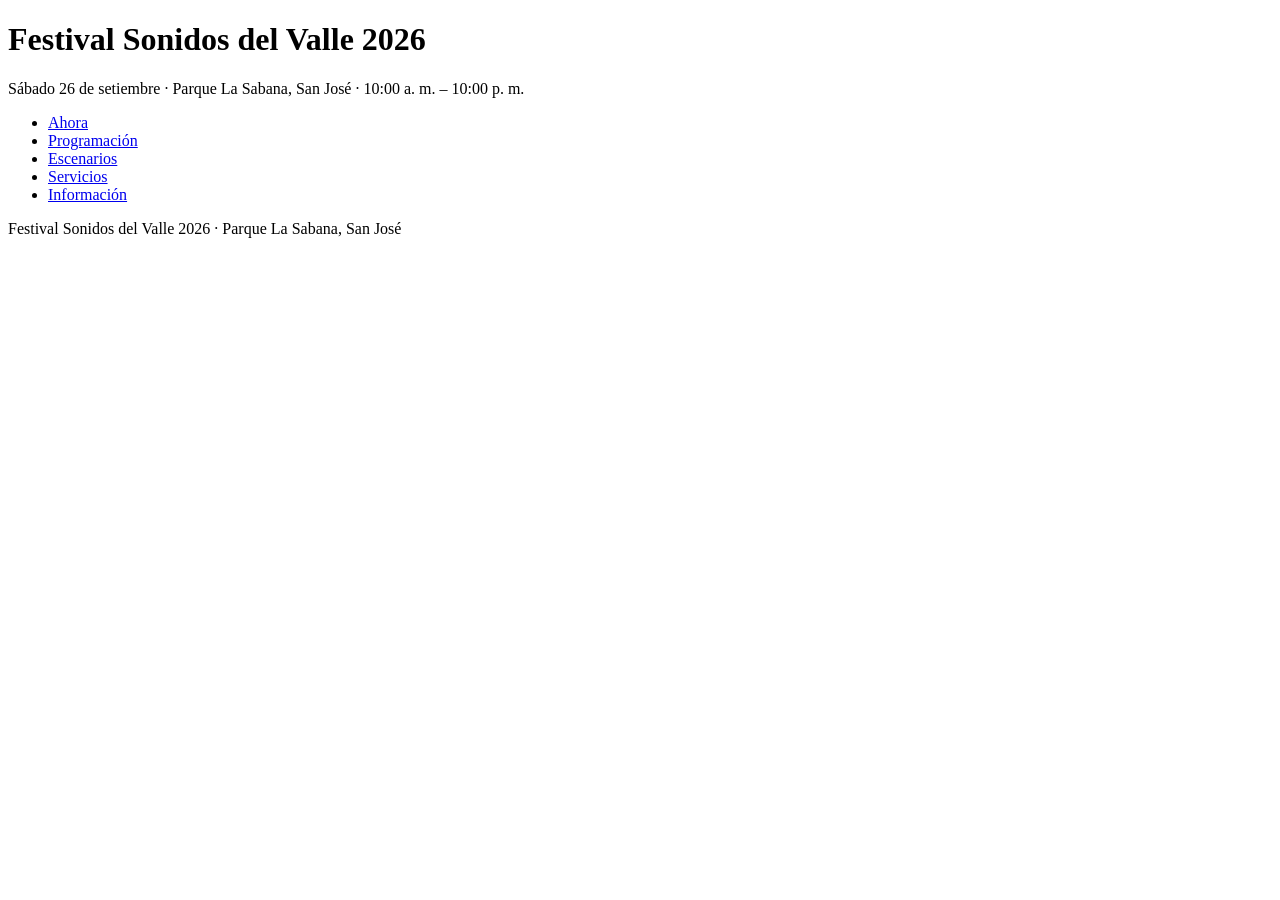
==== caso2/index.html @ b9cdd65c "Caso 2: esqueleto HTML semántico del panel del festival" ====
<!DOCTYPE html>
<html lang="es">
<head>
  <meta charset="UTF-8">
  <meta name="viewport" content="width=device-width, initial-scale=1.0">
  <title>Festival Sonidos del Valle 2026 — Panel de información</title>
  <link rel="stylesheet" href="css/estilos.css">
</head>
<body>

  <header class="cabecera">
    <h1>Festival Sonidos del Valle 2026</h1>
    <p class="cabecera__meta">Sábado 26 de setiembre · Parque La Sabana, San José · 10:00 a. m. – 10:00 p. m.</p>
  </header>

  <nav class="nav-principal" aria-label="Navegación principal">
    <ul class="nav-principal__lista">
      <li><a href="#ahora">Ahora</a></li>
      <li><a href="#programacion">Programación</a></li>
      <li><a href="#escenarios">Escenarios</a></li>
      <li><a href="#servicios">Servicios</a></li>
      <li><a href="#informacion">Información</a></li>
    </ul>
  </nav>

  <main class="panel">

  </main>

  <footer class="pie">
    <p>Festival Sonidos del Valle 2026 · Parque La Sabana, San José</p>
  </footer>

</body>
</html>
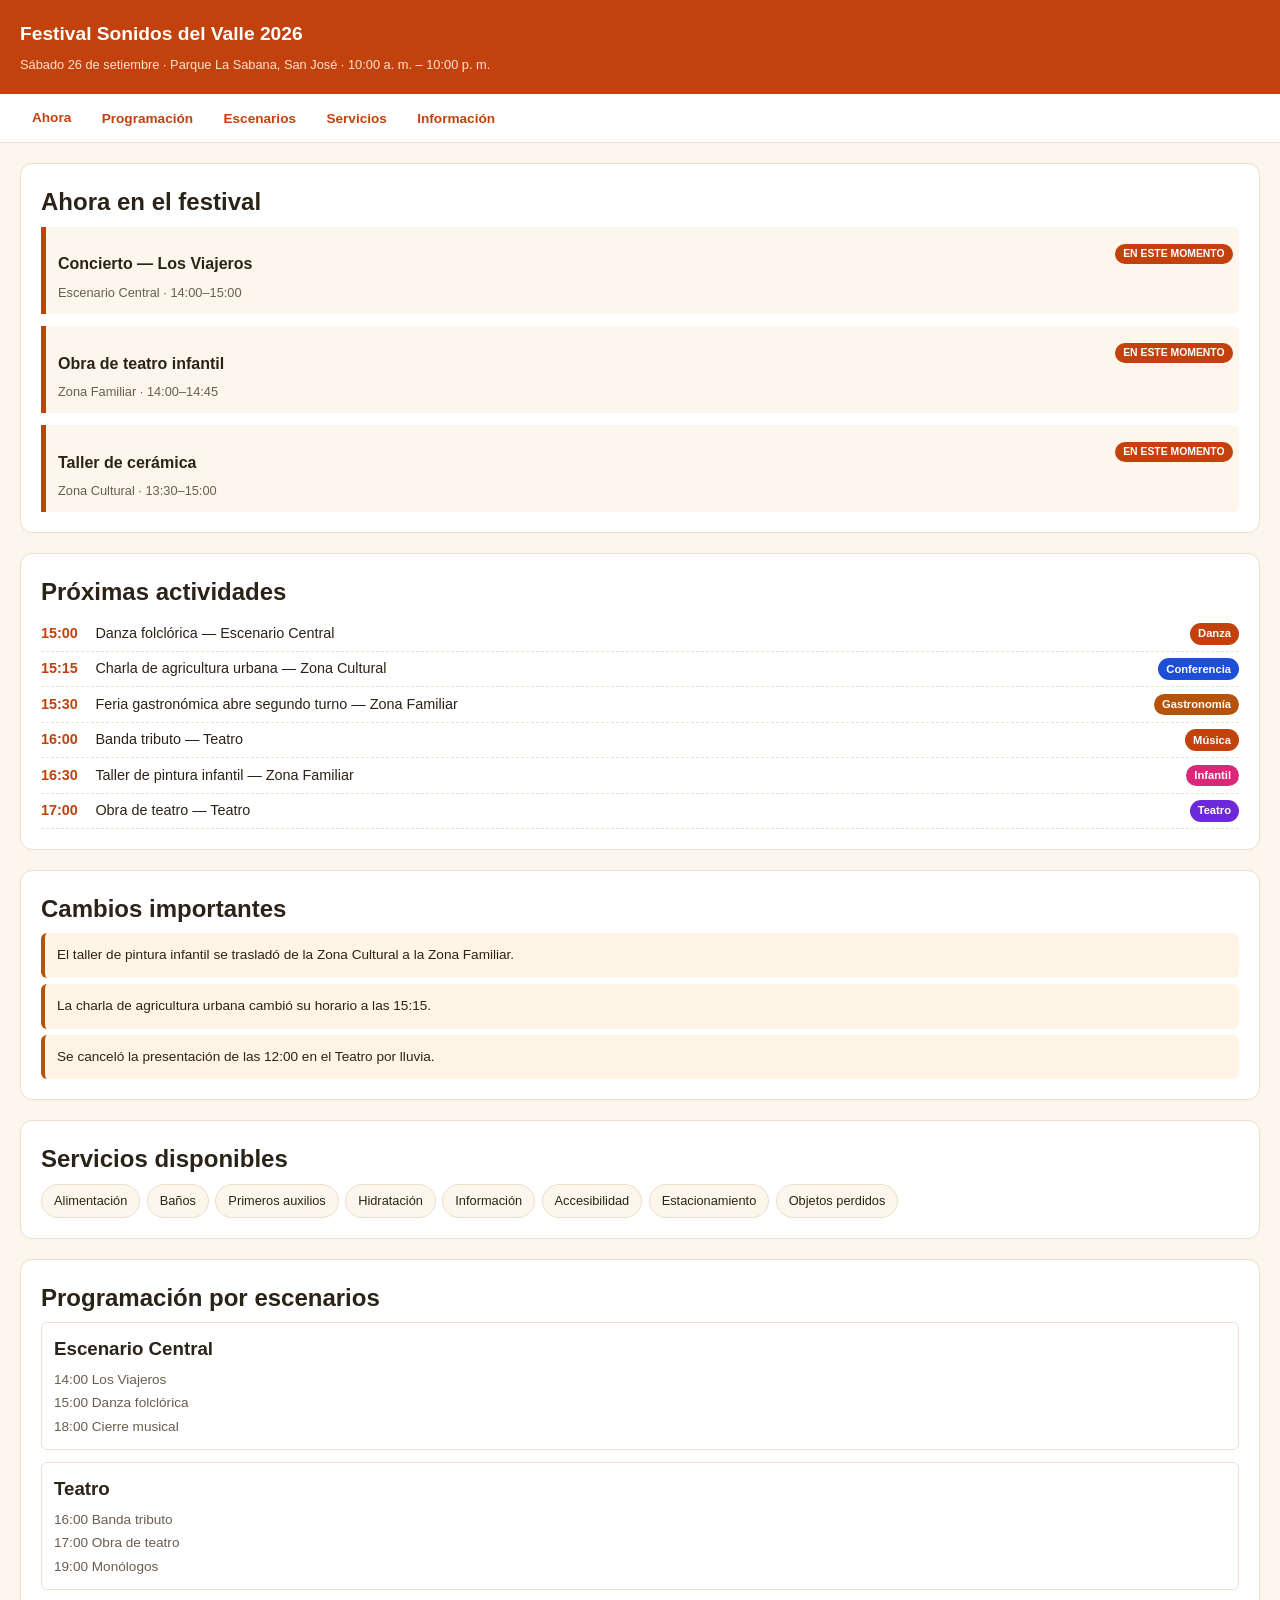
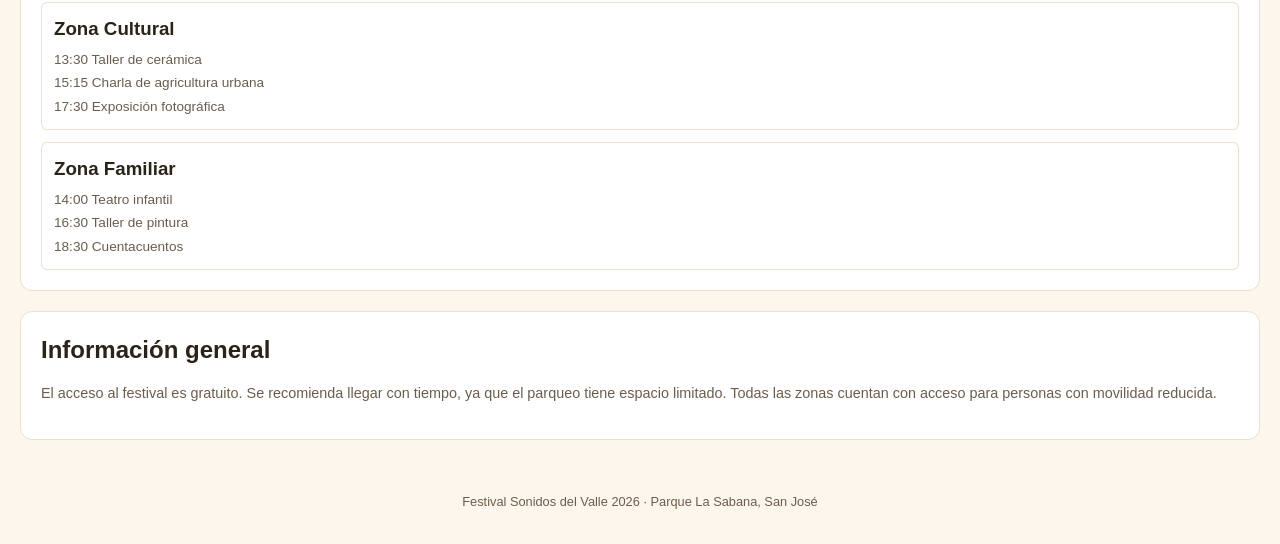
==== commit 563f3ae1: "Caso 2: sección de información general" ====
--- a/caso2/index.html
+++ b/caso2/index.html
@@ -25,6 +25,114 @@
 
   <main class="panel">
 
+    <section id="ahora" class="tarjeta ahora" aria-labelledby="ahora-titulo">
+      <h2 id="ahora-titulo">Ahora en el festival</h2>
+      <div class="ahora__lista">
+
+        <article class="actividad-ahora">
+          <p class="actividad-ahora__etiqueta">En este momento</p>
+          <h3>Concierto — Los Viajeros</h3>
+          <p class="actividad-ahora__detalle">Escenario Central · 14:00–15:00</p>
+        </article>
+
+        <article class="actividad-ahora">
+          <p class="actividad-ahora__etiqueta">En este momento</p>
+          <h3>Obra de teatro infantil</h3>
+          <p class="actividad-ahora__detalle">Zona Familiar · 14:00–14:45</p>
+        </article>
+
+        <article class="actividad-ahora">
+          <p class="actividad-ahora__etiqueta">En este momento</p>
+          <h3>Taller de cerámica</h3>
+          <p class="actividad-ahora__detalle">Zona Cultural · 13:30–15:00</p>
+        </article>
+
+      </div>
+    </section>
+
+    <section id="programacion" class="tarjeta proximas" aria-labelledby="proximas-titulo">
+      <h2 id="proximas-titulo">Próximas actividades</h2>
+      <ul class="proximas__lista">
+        <li><span class="proximas__hora">15:00</span> Danza folclórica — Escenario Central <span class="categoria categoria--musica">Danza</span></li>
+        <li><span class="proximas__hora">15:15</span> Charla de agricultura urbana — Zona Cultural <span class="categoria categoria--conferencia">Conferencia</span></li>
+        <li><span class="proximas__hora">15:30</span> Feria gastronómica abre segundo turno — Zona Familiar <span class="categoria categoria--gastronomia">Gastronomía</span></li>
+        <li><span class="proximas__hora">16:00</span> Banda tributo — Teatro <span class="categoria categoria--musica">Música</span></li>
+        <li><span class="proximas__hora">16:30</span> Taller de pintura infantil — Zona Familiar <span class="categoria categoria--infantil">Infantil</span></li>
+        <li><span class="proximas__hora">17:00</span> Obra de teatro — Teatro <span class="categoria categoria--teatro">Teatro</span></li>
+      </ul>
+    </section>
+
+    <section id="escenarios" class="tarjeta escenarios" aria-labelledby="escenarios-titulo">
+      <h2 id="escenarios-titulo">Programación por escenarios</h2>
+      <div class="escenarios__lista">
+
+        <article class="escenario">
+          <h3>Escenario Central</h3>
+          <ul>
+            <li>14:00 Los Viajeros</li>
+            <li>15:00 Danza folclórica</li>
+            <li>18:00 Cierre musical</li>
+          </ul>
+        </article>
+
+        <article class="escenario">
+          <h3>Teatro</h3>
+          <ul>
+            <li>16:00 Banda tributo</li>
+            <li>17:00 Obra de teatro</li>
+            <li>19:00 Monólogos</li>
+          </ul>
+        </article>
+
+        <article class="escenario">
+          <h3>Zona Cultural</h3>
+          <ul>
+            <li>13:30 Taller de cerámica</li>
+            <li>15:15 Charla de agricultura urbana</li>
+            <li>17:30 Exposición fotográfica</li>
+          </ul>
+        </article>
+
+        <article class="escenario">
+          <h3>Zona Familiar</h3>
+          <ul>
+            <li>14:00 Teatro infantil</li>
+            <li>16:30 Taller de pintura</li>
+            <li>18:30 Cuentacuentos</li>
+          </ul>
+        </article>
+
+      </div>
+    </section>
+
+    <aside class="tarjeta cambios" aria-labelledby="cambios-titulo">
+      <h2 id="cambios-titulo">Cambios importantes</h2>
+      <ul class="cambios__lista">
+        <li class="cambio">El taller de pintura infantil se trasladó de la Zona Cultural a la Zona Familiar.</li>
+        <li class="cambio">La charla de agricultura urbana cambió su horario a las 15:15.</li>
+        <li class="cambio">Se canceló la presentación de las 12:00 en el Teatro por lluvia.</li>
+      </ul>
+    </aside>
+
+    <section id="servicios" class="tarjeta servicios" aria-labelledby="servicios-titulo">
+      <h2 id="servicios-titulo">Servicios disponibles</h2>
+      <ul class="servicios__lista">
+        <li>Alimentación</li>
+        <li>Baños</li>
+        <li>Primeros auxilios</li>
+        <li>Hidratación</li>
+        <li>Información</li>
+        <li>Accesibilidad</li>
+        <li>Estacionamiento</li>
+        <li>Objetos perdidos</li>
+      </ul>
+    </section>
+
+    <section id="informacion" class="tarjeta informacion" aria-labelledby="informacion-titulo">
+      <h2 id="informacion-titulo">Información general</h2>
+      <p>El acceso al festival es gratuito. Se recomienda llegar con tiempo, ya que el parqueo tiene espacio limitado. Todas las zonas cuentan con acceso para personas con movilidad reducida.</p>
+    </section>
+
   </main>
 
   <footer class="pie">
--- a/caso2/css/estilos.css
+++ b/caso2/css/estilos.css
@@ -0,0 +1,262 @@
+/* =========================================================
+   VARIABLES CSS (:root)
+   ========================================================= */
+:root {
+  --color-fondo: #fdf6ec;
+  --color-superficie: #ffffff;
+  --color-texto: #2c2318;
+  --color-texto-suave: #6b5d4d;
+  --color-principal: #c2410c;
+  --color-acento: #0f766e;
+  --color-borde: #ecdfcb;
+
+  --color-musica: #c2410c;
+  --color-teatro: #6d28d9;
+  --color-danza: #0f766e;
+  --color-gastronomia: #b45309;
+  --color-conferencia: #1d4ed8;
+  --color-infantil: #db2777;
+
+  --espaciado-xs: 0.4rem;
+  --espaciado-sm: 0.75rem;
+  --espaciado-md: 1.25rem;
+  --espaciado-lg: 2rem;
+
+  --radio-sm: 6px;
+  --radio-md: 12px;
+}
+
+/* =========================================================
+   BASE — MOBILE-FIRST (320px–600px es el punto de partida)
+   ========================================================= */
+*, *::before, *::after {
+  box-sizing: border-box;
+}
+
+body {
+  margin: 0;
+  font-family: "Segoe UI", Verdana, sans-serif;
+  background-color: var(--color-fondo);
+  color: var(--color-texto);
+  line-height: 1.5;
+}
+
+h1, h2, h3 {
+  margin: 0 0 var(--espaciado-xs) 0;
+}
+
+ul {
+  margin: 0;
+  padding: 0;
+  list-style: none;
+}
+
+/* ---------- Encabezado ---------- */
+.cabecera {
+  background-color: var(--color-principal);
+  color: #fff;
+  padding: var(--espaciado-md);
+}
+
+.cabecera h1 {
+  font-size: 1.2rem;
+}
+
+.cabecera__meta {
+  margin: 0;
+  font-size: 0.8rem;
+  color: #ffe3d1;
+}
+
+/* ---------- Navegación: Flexbox + sticky en teléfono ---------- */
+.nav-principal {
+  background-color: var(--color-superficie);
+  border-bottom: 1px solid var(--color-borde);
+  position: sticky;
+  top: 0;
+  z-index: 10;
+}
+
+.nav-principal__lista {
+  display: flex;
+  flex-wrap: wrap;
+  gap: var(--espaciado-xs);
+  padding: var(--espaciado-sm) var(--espaciado-md);
+}
+
+.nav-principal__lista a {
+  text-decoration: none;
+  color: var(--color-principal);
+  font-weight: 700;
+  font-size: 0.85rem;
+  padding: var(--espaciado-xs) var(--espaciado-sm);
+  border-radius: var(--radio-sm);
+}
+
+.nav-principal__lista a:hover,
+.nav-principal__lista a:focus {
+  background-color: var(--color-fondo);
+}
+
+/* ---------- Panel: en teléfono, prioridad = Ahora primero ---------- */
+.panel {
+  padding: var(--espaciado-md);
+  display: flex;
+  flex-direction: column;
+  gap: var(--espaciado-md);
+}
+
+.tarjeta {
+  background-color: var(--color-superficie);
+  border: 1px solid var(--color-borde);
+  border-radius: var(--radio-md);
+  padding: var(--espaciado-md);
+}
+
+/* En móvil, "Ahora" va primero visualmente aunque en el HTML
+   ya está primero; en escritorio se reordena con order (Flexbox) */
+.ahora { order: 1; }
+.proximas { order: 2; }
+.cambios { order: 3; }
+.servicios { order: 4; }
+.escenarios { order: 5; }
+.informacion { order: 6; }
+
+/* ---------- Sección Ahora: la más importante en móvil ---------- */
+.ahora__lista {
+  display: flex;
+  flex-direction: column;
+  gap: var(--espaciado-sm);
+}
+
+.actividad-ahora {
+  position: relative;
+  background-color: var(--color-fondo);
+  border-left: 5px solid var(--color-principal);
+  border-radius: 0 var(--radio-sm) var(--radio-sm) 0;
+  padding: var(--espaciado-sm);
+  padding-top: 1.6rem;
+}
+
+.actividad-ahora__etiqueta {
+  position: absolute;
+  top: 0.4rem;
+  right: 0.4rem;
+  background-color: var(--color-principal);
+  color: #fff;
+  font-size: 0.65rem;
+  font-weight: 700;
+  text-transform: uppercase;
+  padding: 0.15rem 0.5rem;
+  border-radius: 999px;
+}
+
+.actividad-ahora h3 {
+  font-size: 1rem;
+}
+
+.actividad-ahora__detalle {
+  margin: 0;
+  font-size: 0.8rem;
+  color: var(--color-texto-suave);
+}
+
+/* ---------- Próximas actividades ---------- */
+.proximas__lista li {
+  display: flex;
+  flex-wrap: wrap;
+  align-items: center;
+  gap: var(--espaciado-xs);
+  font-size: 0.9rem;
+  padding: var(--espaciado-xs) 0;
+  border-bottom: 1px dashed var(--color-borde);
+}
+
+.proximas__hora {
+  font-weight: 700;
+  color: var(--color-principal);
+  min-width: 3rem;
+}
+
+.categoria {
+  margin-left: auto;
+  font-size: 0.7rem;
+  font-weight: 700;
+  color: #fff;
+  padding: 0.15rem 0.5rem;
+  border-radius: 999px;
+}
+
+.categoria--musica { background-color: var(--color-musica); }
+.categoria--teatro { background-color: var(--color-teatro); }
+.categoria--danza { background-color: var(--color-danza); }
+.categoria--gastronomia { background-color: var(--color-gastronomia); }
+.categoria--conferencia { background-color: var(--color-conferencia); }
+.categoria--infantil { background-color: var(--color-infantil); }
+
+/* ---------- Cambios importantes ---------- */
+.cambios__lista {
+  display: flex;
+  flex-direction: column;
+  gap: var(--espaciado-xs);
+}
+
+.cambio {
+  background-color: #fff4e5;
+  border-left: 4px solid var(--color-media, #b45309);
+  padding: var(--espaciado-sm);
+  border-radius: var(--radio-sm);
+  font-size: 0.85rem;
+}
+
+/* ---------- Servicios: Flexbox, envuelve ---------- */
+.servicios__lista {
+  display: flex;
+  flex-wrap: wrap;
+  gap: var(--espaciado-xs);
+}
+
+.servicios__lista li {
+  background-color: var(--color-fondo);
+  border: 1px solid var(--color-borde);
+  padding: var(--espaciado-xs) var(--espaciado-sm);
+  border-radius: 999px;
+  font-size: 0.8rem;
+}
+
+/* ---------- Escenarios: en móvil, columna simple ---------- */
+.escenarios__lista {
+  display: flex;
+  flex-direction: column;
+  gap: var(--espaciado-sm);
+}
+
+.escenario {
+  border: 1px solid var(--color-borde);
+  border-radius: var(--radio-sm);
+  padding: var(--espaciado-sm);
+}
+
+.escenario ul {
+  margin-top: var(--espaciado-xs);
+  font-size: 0.85rem;
+  color: var(--color-texto-suave);
+  display: flex;
+  flex-direction: column;
+  gap: 0.2rem;
+}
+
+/* ---------- Información general ---------- */
+.informacion p {
+  font-size: 0.9rem;
+  color: var(--color-texto-suave);
+}
+
+/* ---------- Pie ---------- */
+.pie {
+  text-align: center;
+  padding: var(--espaciado-md);
+  font-size: 0.8rem;
+  color: var(--color-texto-suave);
+}
+
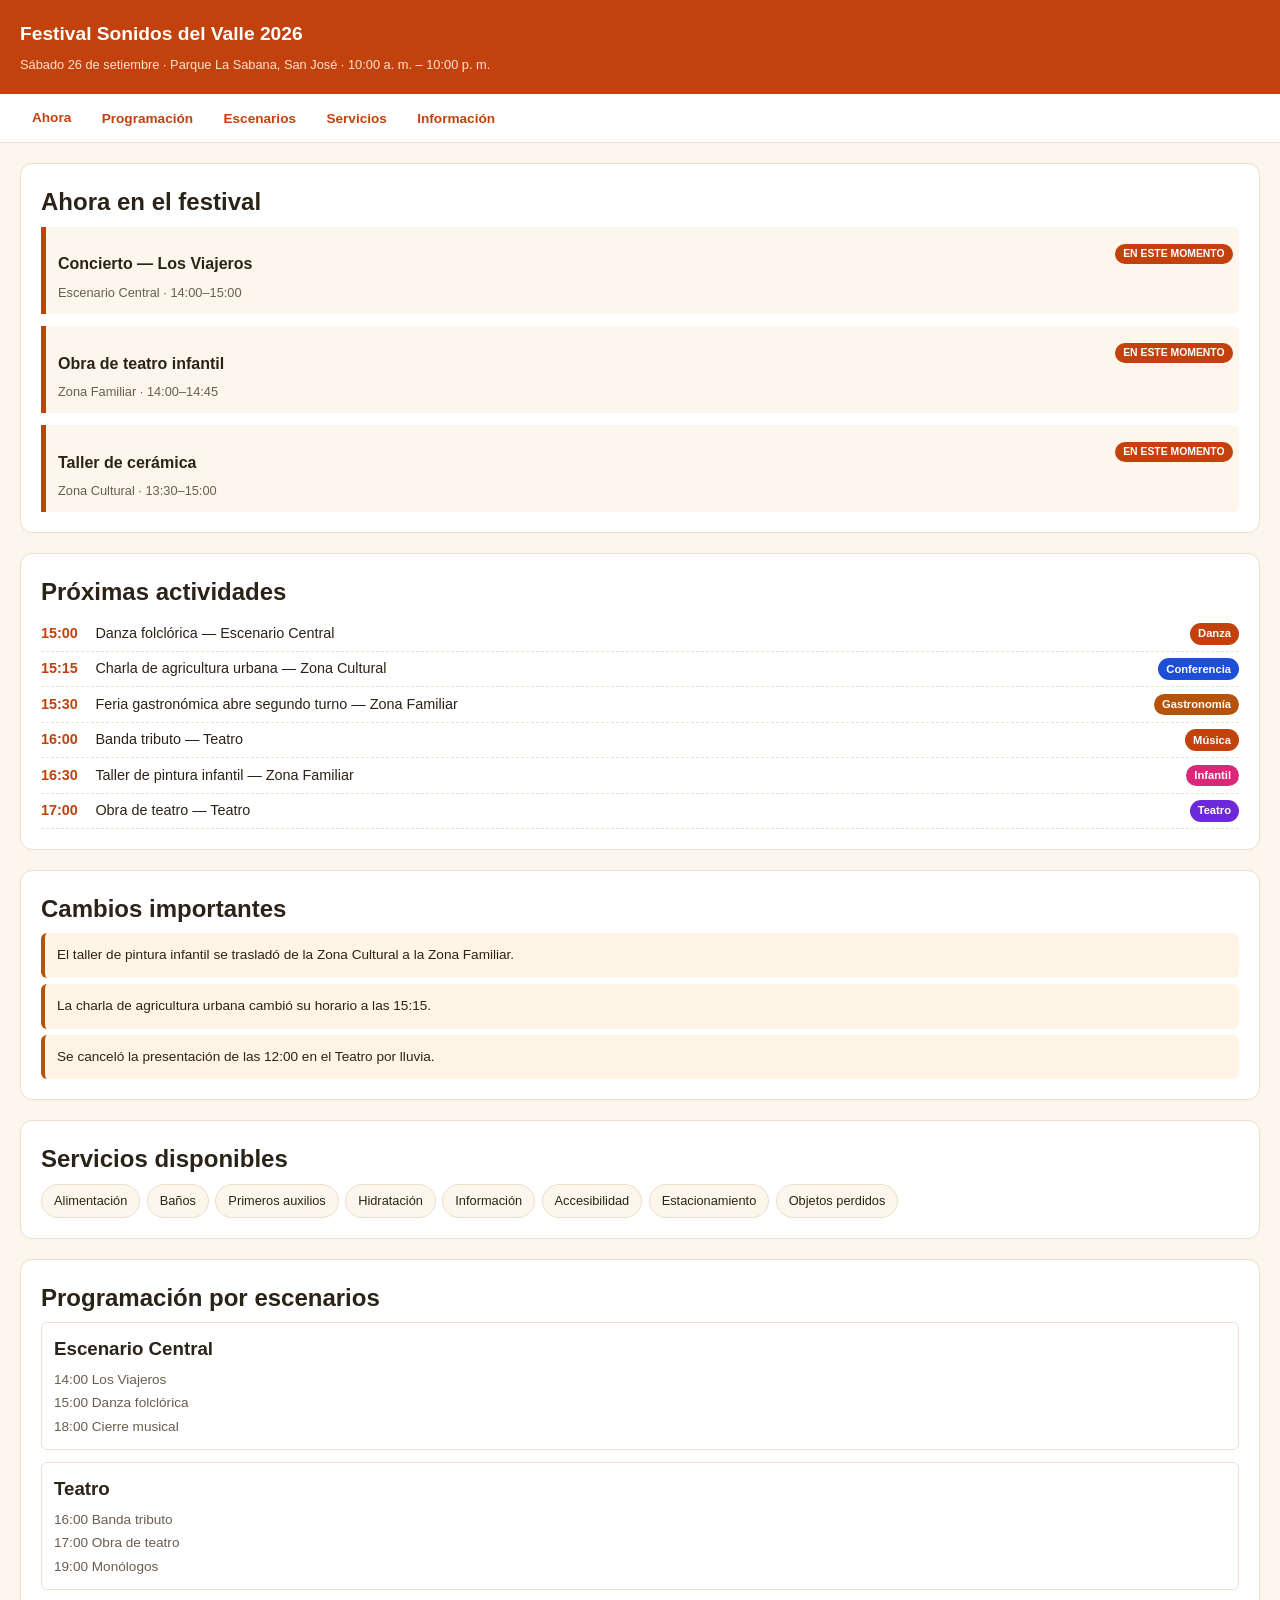
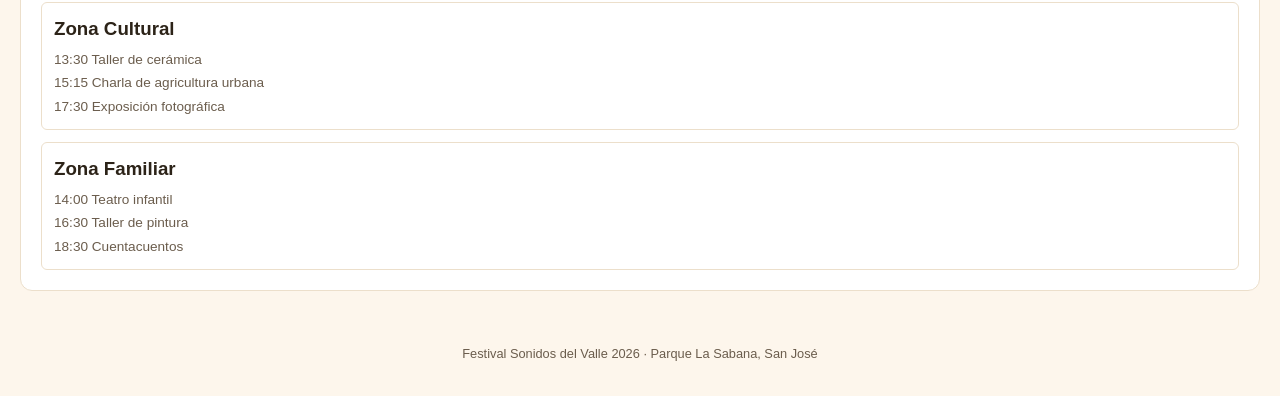
==== commit 73b29bf9: "Caso 2: cambios importantes y servicios con Flexbox" ====
--- a/caso2/index.html
+++ b/caso2/index.html
@@ -128,10 +128,6 @@
       </ul>
     </section>
 
-    <section id="informacion" class="tarjeta informacion" aria-labelledby="informacion-titulo">
-      <h2 id="informacion-titulo">Información general</h2>
-      <p>El acceso al festival es gratuito. Se recomienda llegar con tiempo, ya que el parqueo tiene espacio limitado. Todas las zonas cuentan con acceso para personas con movilidad reducida.</p>
-    </section>
 
   </main>
 
--- a/caso2/css/estilos.css
+++ b/caso2/css/estilos.css
@@ -246,12 +246,6 @@
   gap: 0.2rem;
 }
 
-/* ---------- Información general ---------- */
-.informacion p {
-  font-size: 0.9rem;
-  color: var(--color-texto-suave);
-}
-
 /* ---------- Pie ---------- */
 .pie {
   text-align: center;
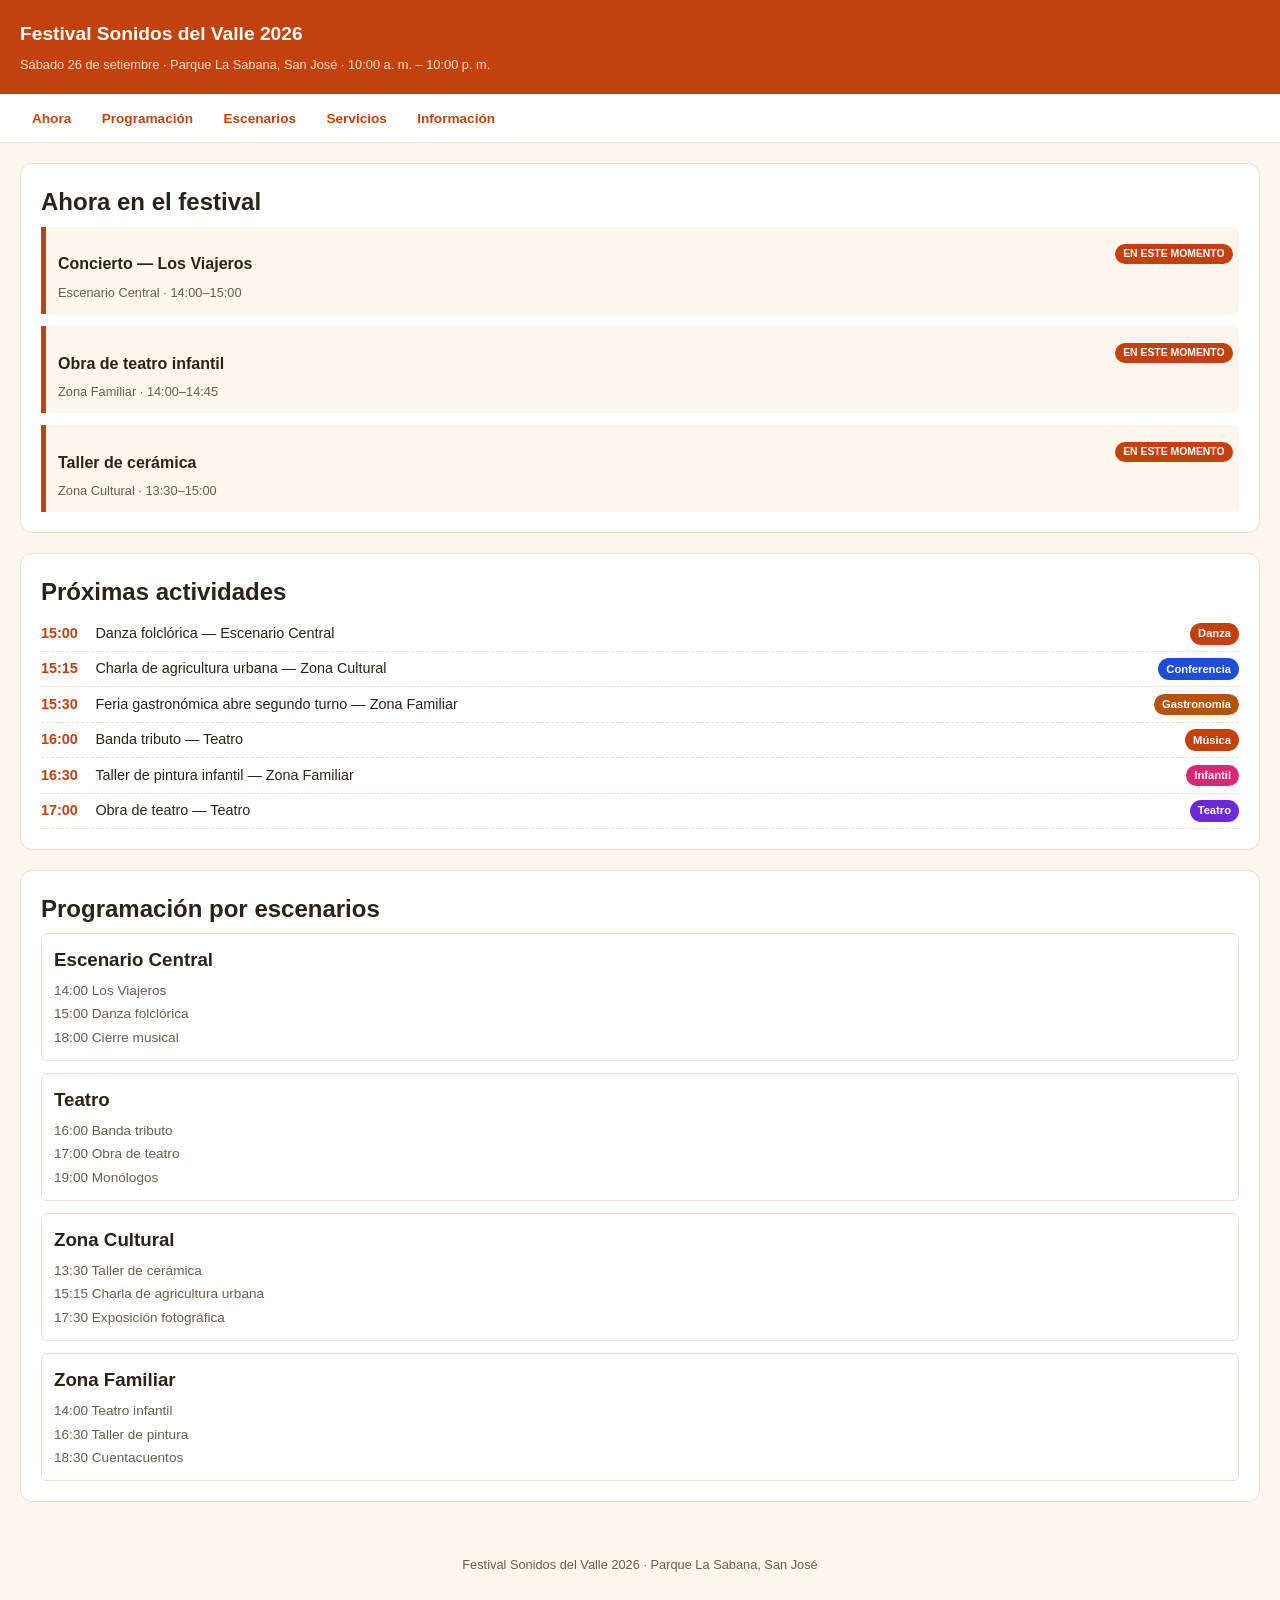
==== commit e758182d: "Caso 2: programación por escenarios" ====
--- a/caso2/index.html
+++ b/caso2/index.html
@@ -105,29 +105,6 @@
       </div>
     </section>
 
-    <aside class="tarjeta cambios" aria-labelledby="cambios-titulo">
-      <h2 id="cambios-titulo">Cambios importantes</h2>
-      <ul class="cambios__lista">
-        <li class="cambio">El taller de pintura infantil se trasladó de la Zona Cultural a la Zona Familiar.</li>
-        <li class="cambio">La charla de agricultura urbana cambió su horario a las 15:15.</li>
-        <li class="cambio">Se canceló la presentación de las 12:00 en el Teatro por lluvia.</li>
-      </ul>
-    </aside>
-
-    <section id="servicios" class="tarjeta servicios" aria-labelledby="servicios-titulo">
-      <h2 id="servicios-titulo">Servicios disponibles</h2>
-      <ul class="servicios__lista">
-        <li>Alimentación</li>
-        <li>Baños</li>
-        <li>Primeros auxilios</li>
-        <li>Hidratación</li>
-        <li>Información</li>
-        <li>Accesibilidad</li>
-        <li>Estacionamiento</li>
-        <li>Objetos perdidos</li>
-      </ul>
-    </section>
-
 
   </main>
 
--- a/caso2/css/estilos.css
+++ b/caso2/css/estilos.css
@@ -194,36 +194,6 @@
 .categoria--conferencia { background-color: var(--color-conferencia); }
 .categoria--infantil { background-color: var(--color-infantil); }
 
-/* ---------- Cambios importantes ---------- */
-.cambios__lista {
-  display: flex;
-  flex-direction: column;
-  gap: var(--espaciado-xs);
-}
-
-.cambio {
-  background-color: #fff4e5;
-  border-left: 4px solid var(--color-media, #b45309);
-  padding: var(--espaciado-sm);
-  border-radius: var(--radio-sm);
-  font-size: 0.85rem;
-}
-
-/* ---------- Servicios: Flexbox, envuelve ---------- */
-.servicios__lista {
-  display: flex;
-  flex-wrap: wrap;
-  gap: var(--espaciado-xs);
-}
-
-.servicios__lista li {
-  background-color: var(--color-fondo);
-  border: 1px solid var(--color-borde);
-  padding: var(--espaciado-xs) var(--espaciado-sm);
-  border-radius: 999px;
-  font-size: 0.8rem;
-}
-
 /* ---------- Escenarios: en móvil, columna simple ---------- */
 .escenarios__lista {
   display: flex;
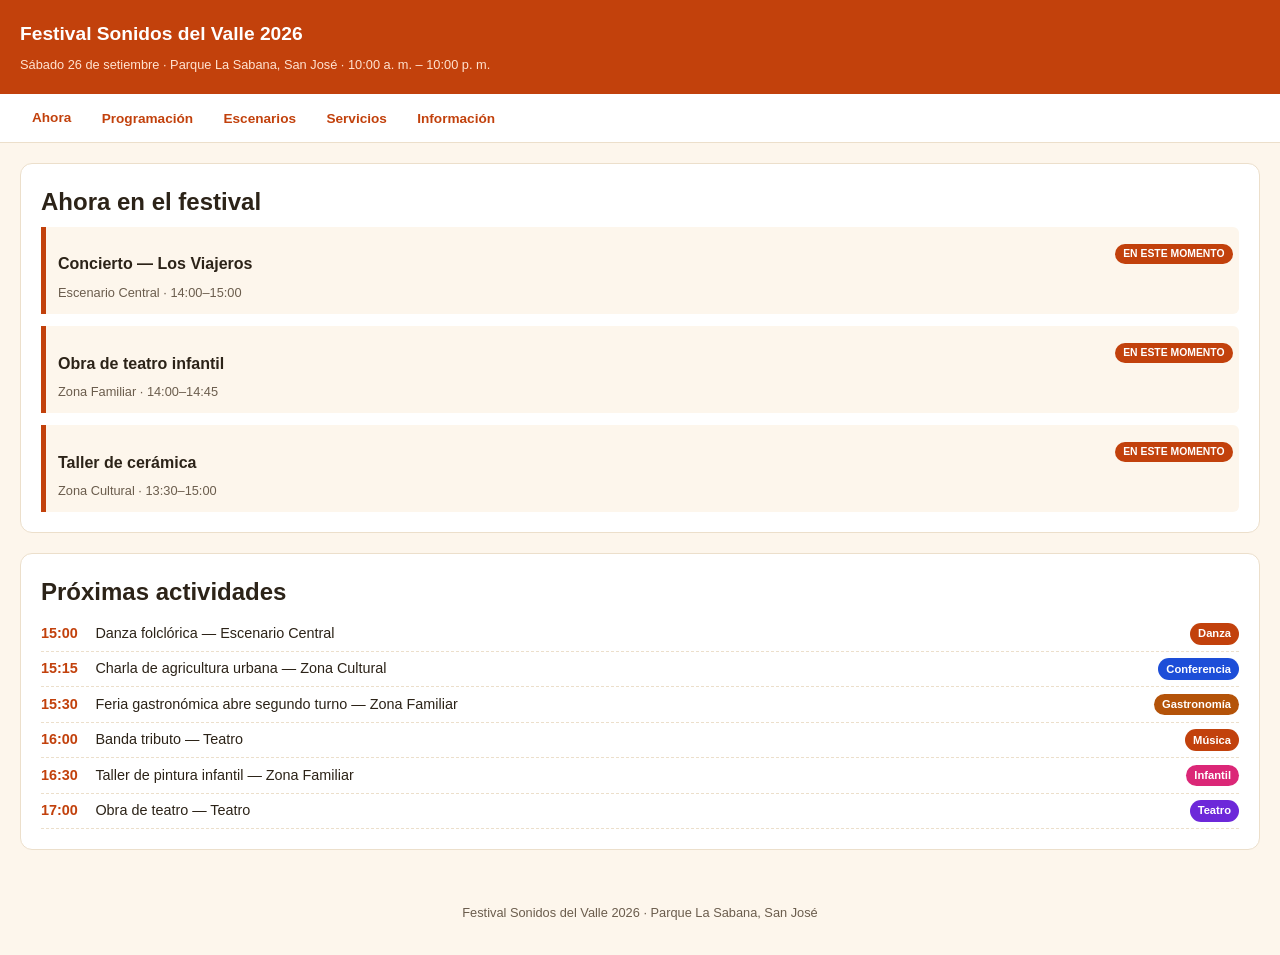
==== commit 6ec0fd1c: "Caso 2: secciones Ahora y próximas actividades" ====
--- a/caso2/index.html
+++ b/caso2/index.html
@@ -62,49 +62,6 @@
       </ul>
     </section>
 
-    <section id="escenarios" class="tarjeta escenarios" aria-labelledby="escenarios-titulo">
-      <h2 id="escenarios-titulo">Programación por escenarios</h2>
-      <div class="escenarios__lista">
-
-        <article class="escenario">
-          <h3>Escenario Central</h3>
-          <ul>
-            <li>14:00 Los Viajeros</li>
-            <li>15:00 Danza folclórica</li>
-            <li>18:00 Cierre musical</li>
-          </ul>
-        </article>
-
-        <article class="escenario">
-          <h3>Teatro</h3>
-          <ul>
-            <li>16:00 Banda tributo</li>
-            <li>17:00 Obra de teatro</li>
-            <li>19:00 Monólogos</li>
-          </ul>
-        </article>
-
-        <article class="escenario">
-          <h3>Zona Cultural</h3>
-          <ul>
-            <li>13:30 Taller de cerámica</li>
-            <li>15:15 Charla de agricultura urbana</li>
-            <li>17:30 Exposición fotográfica</li>
-          </ul>
-        </article>
-
-        <article class="escenario">
-          <h3>Zona Familiar</h3>
-          <ul>
-            <li>14:00 Teatro infantil</li>
-            <li>16:30 Taller de pintura</li>
-            <li>18:30 Cuentacuentos</li>
-          </ul>
-        </article>
-
-      </div>
-    </section>
-
 
   </main>
 
--- a/caso2/css/estilos.css
+++ b/caso2/css/estilos.css
@@ -194,28 +194,6 @@
 .categoria--conferencia { background-color: var(--color-conferencia); }
 .categoria--infantil { background-color: var(--color-infantil); }
 
-/* ---------- Escenarios: en móvil, columna simple ---------- */
-.escenarios__lista {
-  display: flex;
-  flex-direction: column;
-  gap: var(--espaciado-sm);
-}
-
-.escenario {
-  border: 1px solid var(--color-borde);
-  border-radius: var(--radio-sm);
-  padding: var(--espaciado-sm);
-}
-
-.escenario ul {
-  margin-top: var(--espaciado-xs);
-  font-size: 0.85rem;
-  color: var(--color-texto-suave);
-  display: flex;
-  flex-direction: column;
-  gap: 0.2rem;
-}
-
 /* ---------- Pie ---------- */
 .pie {
   text-align: center;
